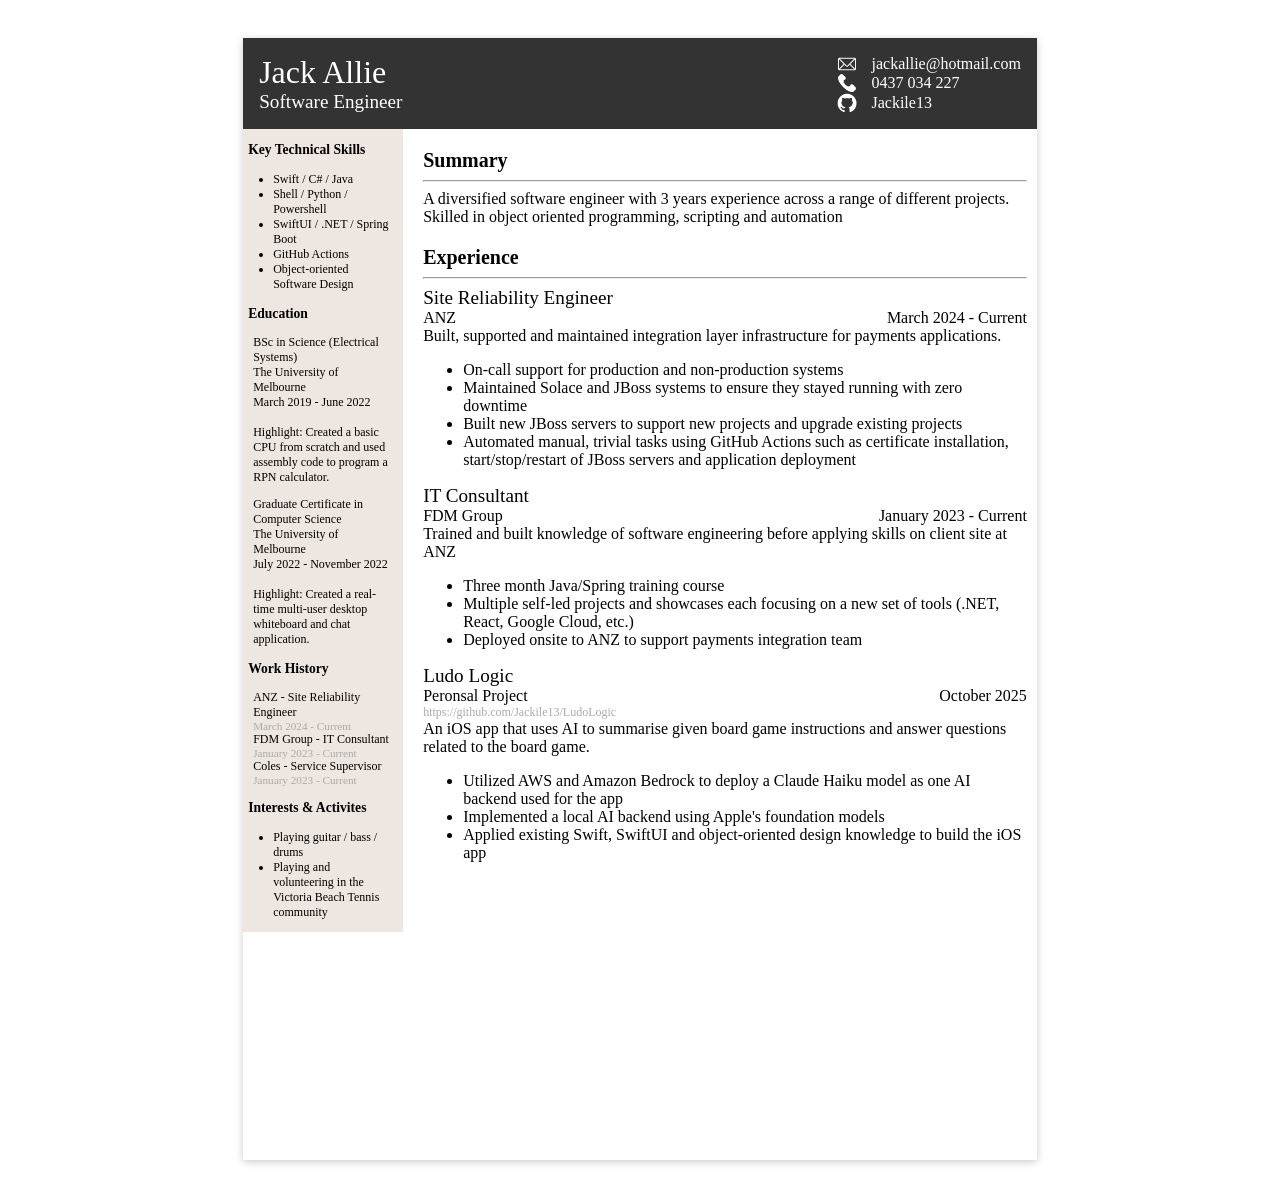
==== resume.html @ f8d2e9d8 "Init" ====
<!doctype html>
<html lang="en">

<head>
    <meta charset="UTF-8" />
    <meta name="viewport" content="width=device-width, initial-scale=1.0" />
    <title>Resume</title>
    <link rel="stylesheet" href="resume.css" />
</head>

<body class="font a4-page">
    <!-- HEADER -->
    <div class="header">
        <div>
            <div class="name">Jack Allie</div>
            <div class="job-title">Software Engineer</div>
        </div>
        <div class="contact">
            <div class="contact-line">
                <img src="resources/email.png" alt="" class="contact-icon">
                jackallie@hotmail.com
            </div>
            <div class="contact-line">
                <img src="resources/phone.png" alt="" class="contact-icon">
                0437 034 227
            </div>
            <div class="contact-line">
                <img src="resources/github.png" alt="" class="contact-icon" style="scale: 1.4;">
                Jackile13
            </div>
        </div>
    </div>

    <div class="main">
        <!-- SIDE BAR -->
        <div class="sidebar">
            <p class="sidebar-header">Key Technical Skills</p>
            <ul class="sidebar-list">
                <li>Swift / C# / Java</li>
                <li>Shell / Python / Powershell</li>
                <li>SwiftUI / .NET / Spring Boot</li>
                <li>GitHub Actions</li>
                <li>Object-oriented Software Design</li>
            </ul>

            <p class="sidebar-header">Education</p>
            <div class="sidebar-content">
                <p>
                <div style="font-weight: 500;">BSc in Science (Electrical Systems)</div>
                <div>The University of Melbourne</div>
                <div>March 2019 - June 2022</div>
                <br>
                <div><span style="font-weight: 500; ">Highlight:</span> Created a basic CPU from scratch and used
                    assembly code to program a RPN calculator.</div>
                </p>
                <p>
                <div style="font-weight: 500;">Graduate Certificate in Computer Science</div>
                <div>The University of Melbourne</div>
                <div>July 2022 - November 2022</div>
                <br>
                <div><span style="font-weight: 500; ">Highlight:</span> Created a real-time multi-user desktop
                    whiteboard and chat application.</div>
                </p>
            </div>

            <p class="sidebar-header">Work History</p>
            <div class="sidebar-content">
                <div>ANZ - Site Reliability Engineer</div>
                <div style="color: darkgray; font-size: 0.7rem;"> March 2024 - Current</div>
                <div>FDM Group - IT Consultant</div>
                <div style="color: darkgray; font-size: 0.7rem;"> January 2023 - Current</div>
                <div>Coles - Service Supervisor</div>
                <div style="color: darkgray; font-size: 0.7rem;"> January 2023 - Current</div>
            </div>


            <p class="sidebar-header">Interests & Activites</p>
            <ul class="sidebar-list">
                <li>Playing guitar / bass / drums</li>
                <li>Playing and volunteering in the Victoria Beach Tennis community</li>
            </ul>
        </div>

        <!-- DETAILS -->
        <div class="details">
            <div class="detail-header">Summary</div>
            <hr />
            <div class="detail-content">A diversified software engineer with 3 years experience across a range of
                different projects. Skilled in object oriented programming, scripting and automation</div>
            <div class="detail-header">Experience</div>
            <hr />
            <div class="detail-content">
                <div class="exp-title">Site Reliability Engineer</div>
                <div class="exp-subtitle">
                    <span>ANZ</span>
                    <span>March 2024 - Current</span>
                </div>
                <div>
                    Built, supported and maintained integration layer infrastructure for payments applications.
                    <ul>
                        <li>On-call support for production and non-production systems</li>
                        <li>Maintained Solace and JBoss systems to ensure they stayed running with zero downtime</li>
                        <li>Built new JBoss servers to support new projects and upgrade existing projects</li>
                        <li>Automated manual, trivial tasks using GitHub Actions such as certificate installation,
                            start/stop/restart of JBoss servers and application deployment</li>
                    </ul>
                </div>

                <div class="exp-title">IT Consultant</div>
                <div class="exp-subtitle">
                    <span>FDM Group</span>
                    <span>January 2023 - Current</span>
                </div>
                <div>
                    Trained and built knowledge of software engineering before applying skills on client site at ANZ
                    <ul>
                        <li>Three month Java/Spring training course</li>
                        <li>Multiple self-led projects and showcases each focusing on a new set of tools (.NET, React,
                            Google Cloud, etc.)</li>
                        <li>Deployed onsite to ANZ to support payments integration team</li>
                    </ul>
                </div>

                <div class="exp-title">Ludo Logic</div>
                <div class="exp-subtitle">
                    <span>Peronsal Project</span>
                    <span>October 2025</span>
                </div>
                <div style="font-size: 0.75rem; color: darkgray;">https://github.com/Jackile13/LudoLogic</div>
                <div>
                    An iOS app that uses AI to summarise given board game instructions and answer questions related to
                    the board game.
                    <ul>
                        <li>Utilized AWS and Amazon Bedrock to deploy a Claude Haiku model as one AI backend used for
                            the app</li>
                        <li>Implemented a local AI backend using Apple's foundation models</li>
                        <li>Applied existing Swift, SwiftUI and object-oriented design knowledge to build the iOS app
                        </li>
                    </ul>
                </div>
            </div>
        </div>
</body>

</html>
---- resume.css ----
@media screen {
    .a4-page {
        background: white;
        width: 210mm;
        height: 297mm;
        margin: 10mm auto;
        box-shadow: 0 2px 8px rgba(0, 0, 0, 0.2);
        box-sizing: border-box;
        padding: 0mm;
    }
}

@media print {
    .a4-page {
        background: white;
        width: 210mm;
        height: 297mm;
        margin: 0mm auto;
    }
}

.header {
    padding: 1rem;
    display: flex;
    background: #333;
    color: white;
    justify-content: space-between;
}

.name {
    font-size: 2rem;
}

.job-title {
    font-size: 1.2rem;
}

.contact {
    display: flex;
    flex-direction: column;
    justify-content: space-evenly;
}

.contact-line {
    display: flex;
    align-items: center;
    justify-content: flex-start;
}

.contact-icon {
    width: 18px;
    margin-right: 15px;
}

.main {
    display: flex;
}

.sidebar {
    background: #eee7e1;
    min-width: 150px;
    width: 30%;
    padding-right: 10px;
}

.font {
    font-family: 'Segoe UI', 'Tahoma', 'Geneva', 'Verdana', 'sans-serif';
}

.sidebar-header {
    font-weight: 600;
    font-size: 0.85rem;
    margin-left: 5px;
}

.sidebar-content {
    font-size: 0.75rem;
    margin-left: 10px;
}

.sidebar-list {
    font-size: 0.75rem;
    margin-left: -10px;
}

.details {
    background: white;
    margin: 20px 10px 20px 20px
}

.detail-header {
    font-weight: 600;
    font-size: 1.25rem;
}

.detail-content {
    margin-bottom: 20px;
}

.exp-title {
    font-weight: 500;
    font-size: 1.2rem;
}

.exp-subtitle {
    display: flex;
    justify-content: space-between;
}

html,
body {
    margin: 0;
    padding: 0;
}
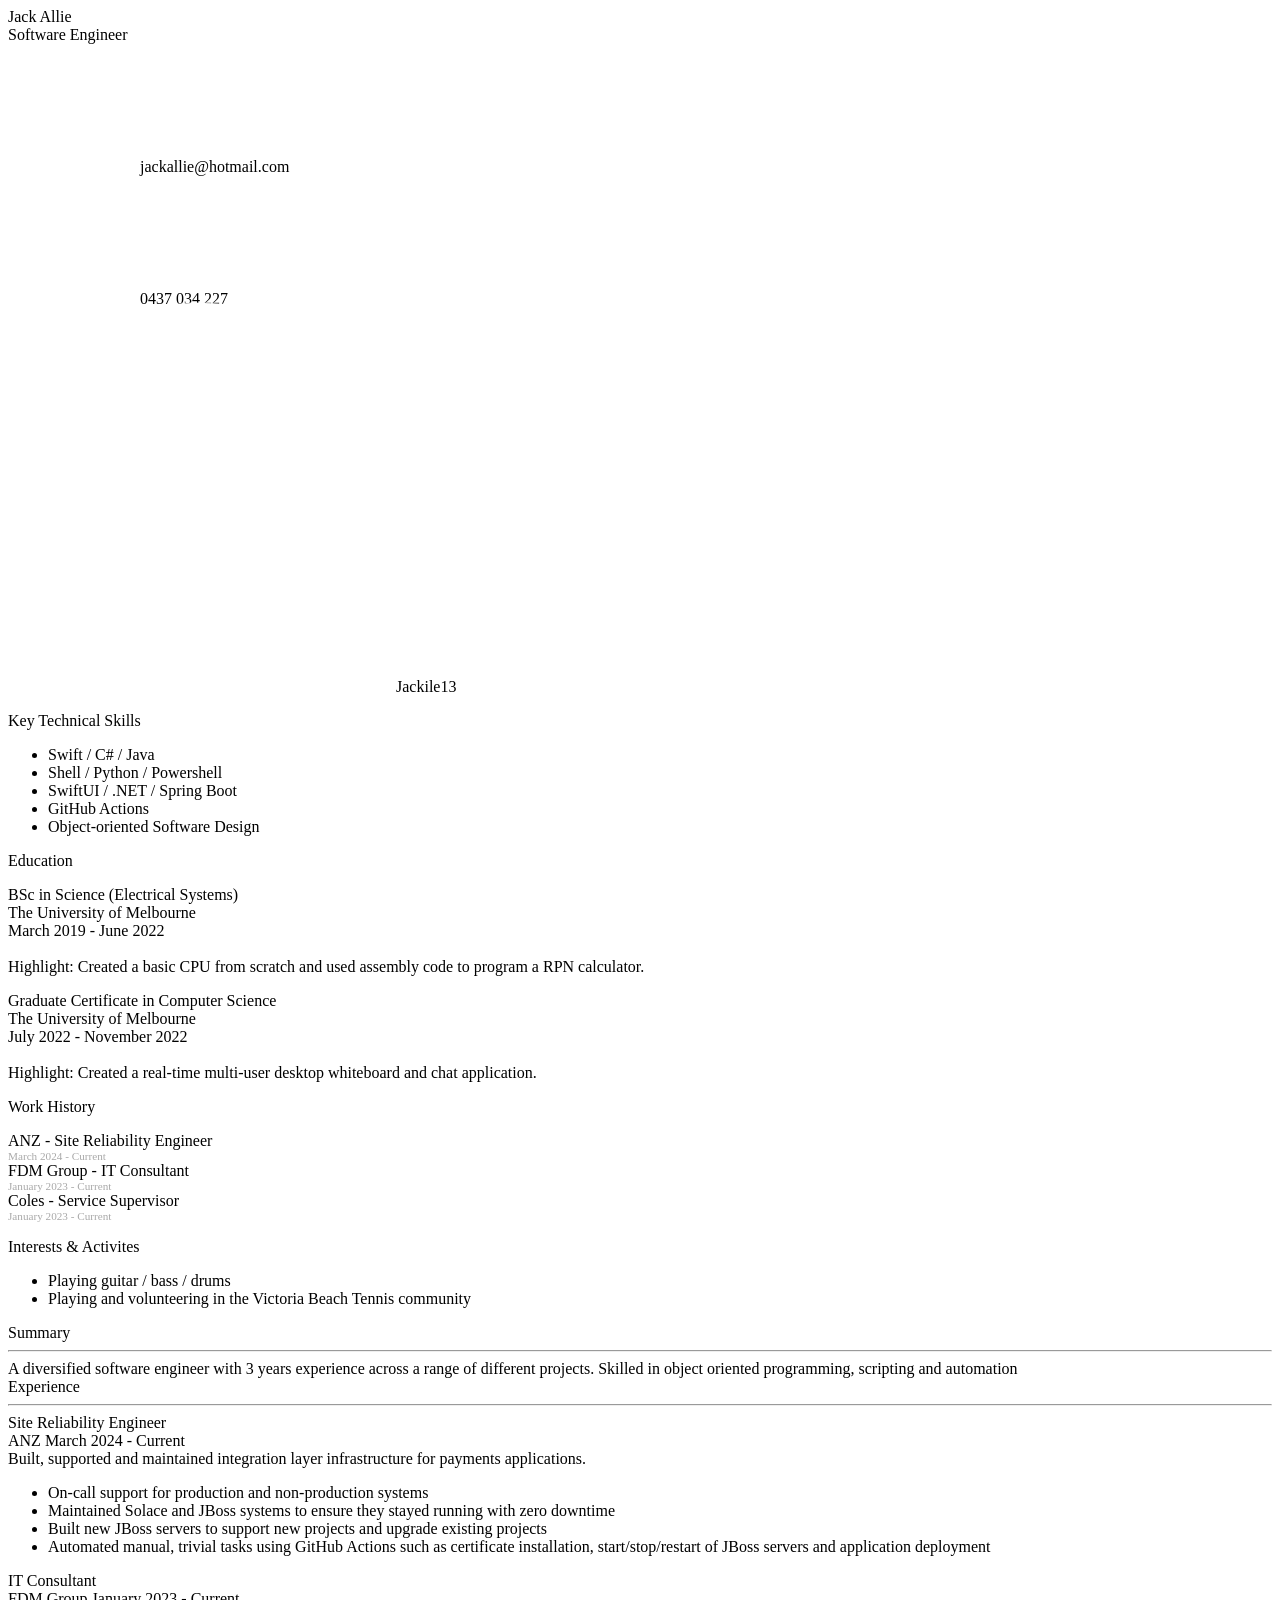
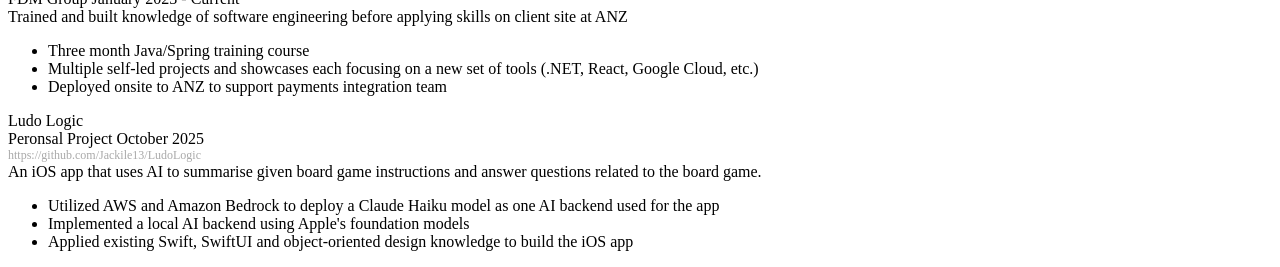
==== commit 0a44b8e0: "Changed css path in html ref" ====
--- a/resume.html
+++ b/resume.html
@@ -5,7 +5,7 @@
     <meta charset="UTF-8" />
     <meta name="viewport" content="width=device-width, initial-scale=1.0" />
     <title>Resume</title>
-    <link rel="stylesheet" href="resume.css" />
+    <link rel="stylesheet" href="Jackile13.github.io/resume.css" />
 </head>
 
 <body class="font a4-page">
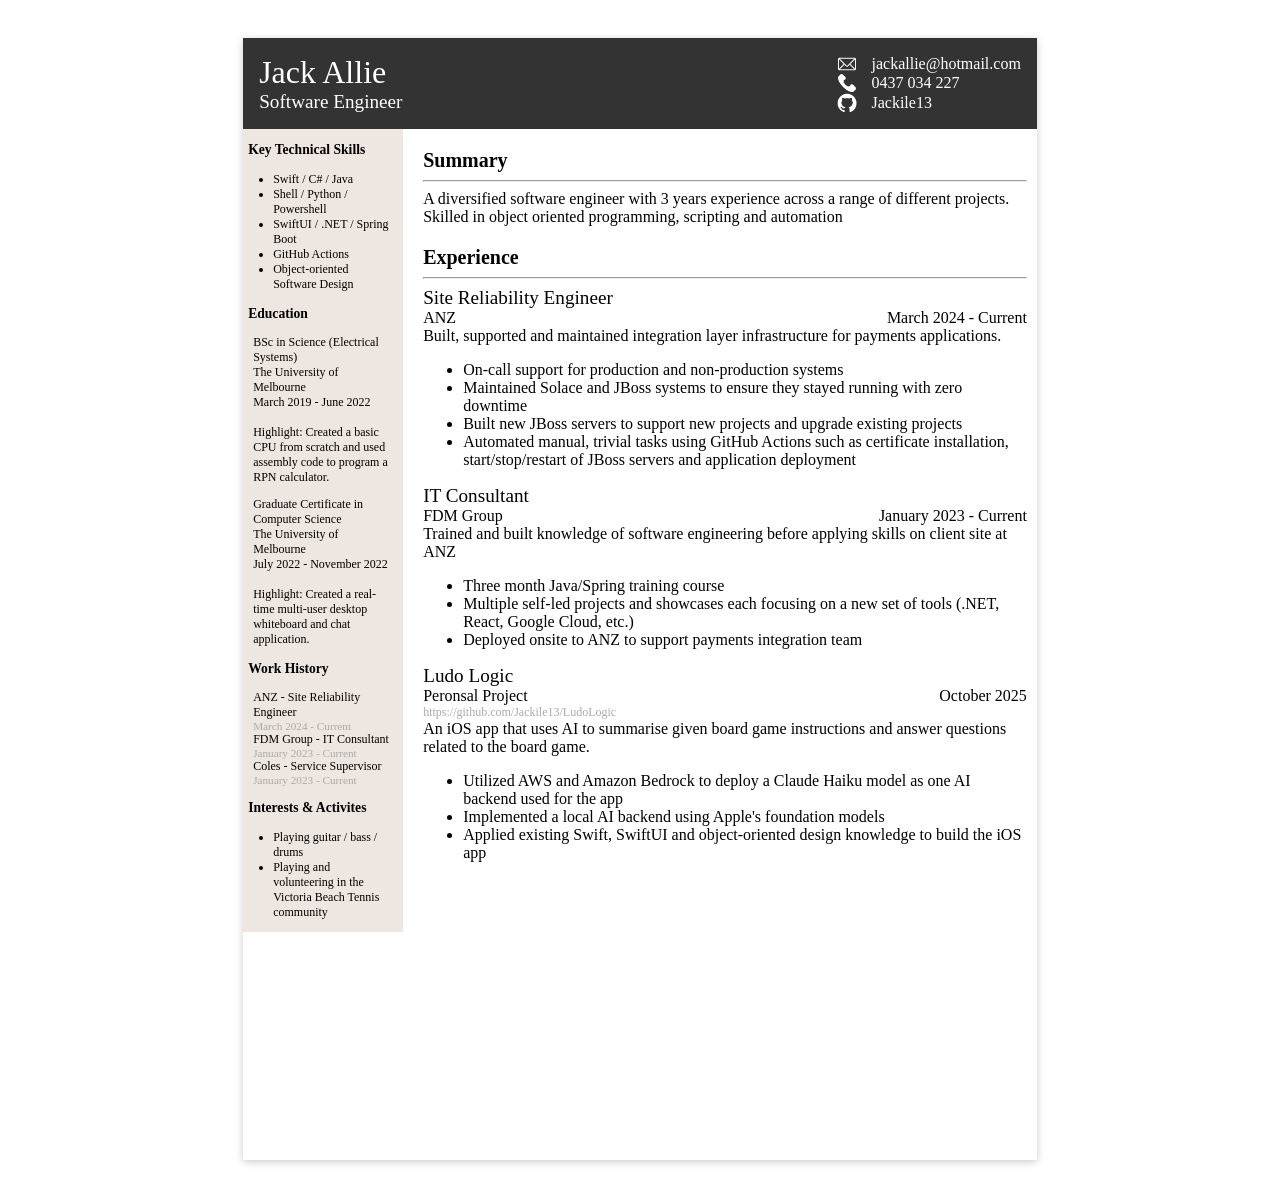
==== commit c033718f: "Conditionally replacing css filename in html. Copying resources folder too" ====
--- a/resume.html
+++ b/resume.html
@@ -5,7 +5,7 @@
     <meta charset="UTF-8" />
     <meta name="viewport" content="width=device-width, initial-scale=1.0" />
     <title>Resume</title>
-    <link rel="stylesheet" href="Jackile13.github.io/resume.css" />
+    <link rel="stylesheet" href="resume.css" />
 </head>
 
 <body class="font a4-page">
--- a/resume.css
+++ b/resume.css
@@ -0,0 +1,114 @@
+@media screen {
+    .a4-page {
+        background: white;
+        width: 210mm;
+        height: 297mm;
+        margin: 10mm auto;
+        box-shadow: 0 2px 8px rgba(0, 0, 0, 0.2);
+        box-sizing: border-box;
+        padding: 0mm;
+    }
+}
+
+@media print {
+    .a4-page {
+        background: white;
+        width: 210mm;
+        height: 297mm;
+        margin: 0mm auto;
+    }
+}
+
+.header {
+    padding: 1rem;
+    display: flex;
+    background: #333;
+    color: white;
+    justify-content: space-between;
+}
+
+.name {
+    font-size: 2rem;
+}
+
+.job-title {
+    font-size: 1.2rem;
+}
+
+.contact {
+    display: flex;
+    flex-direction: column;
+    justify-content: space-evenly;
+}
+
+.contact-line {
+    display: flex;
+    align-items: center;
+    justify-content: flex-start;
+}
+
+.contact-icon {
+    width: 18px;
+    margin-right: 15px;
+}
+
+.main {
+    display: flex;
+}
+
+.sidebar {
+    background: #eee7e1;
+    min-width: 150px;
+    width: 30%;
+    padding-right: 10px;
+}
+
+.font {
+    font-family: 'Segoe UI', 'Tahoma', 'Geneva', 'Verdana', 'sans-serif';
+}
+
+.sidebar-header {
+    font-weight: 600;
+    font-size: 0.85rem;
+    margin-left: 5px;
+}
+
+.sidebar-content {
+    font-size: 0.75rem;
+    margin-left: 10px;
+}
+
+.sidebar-list {
+    font-size: 0.75rem;
+    margin-left: -10px;
+}
+
+.details {
+    background: white;
+    margin: 20px 10px 20px 20px
+}
+
+.detail-header {
+    font-weight: 600;
+    font-size: 1.25rem;
+}
+
+.detail-content {
+    margin-bottom: 20px;
+}
+
+.exp-title {
+    font-weight: 500;
+    font-size: 1.2rem;
+}
+
+.exp-subtitle {
+    display: flex;
+    justify-content: space-between;
+}
+
+html,
+body {
+    margin: 0;
+    padding: 0;
+}
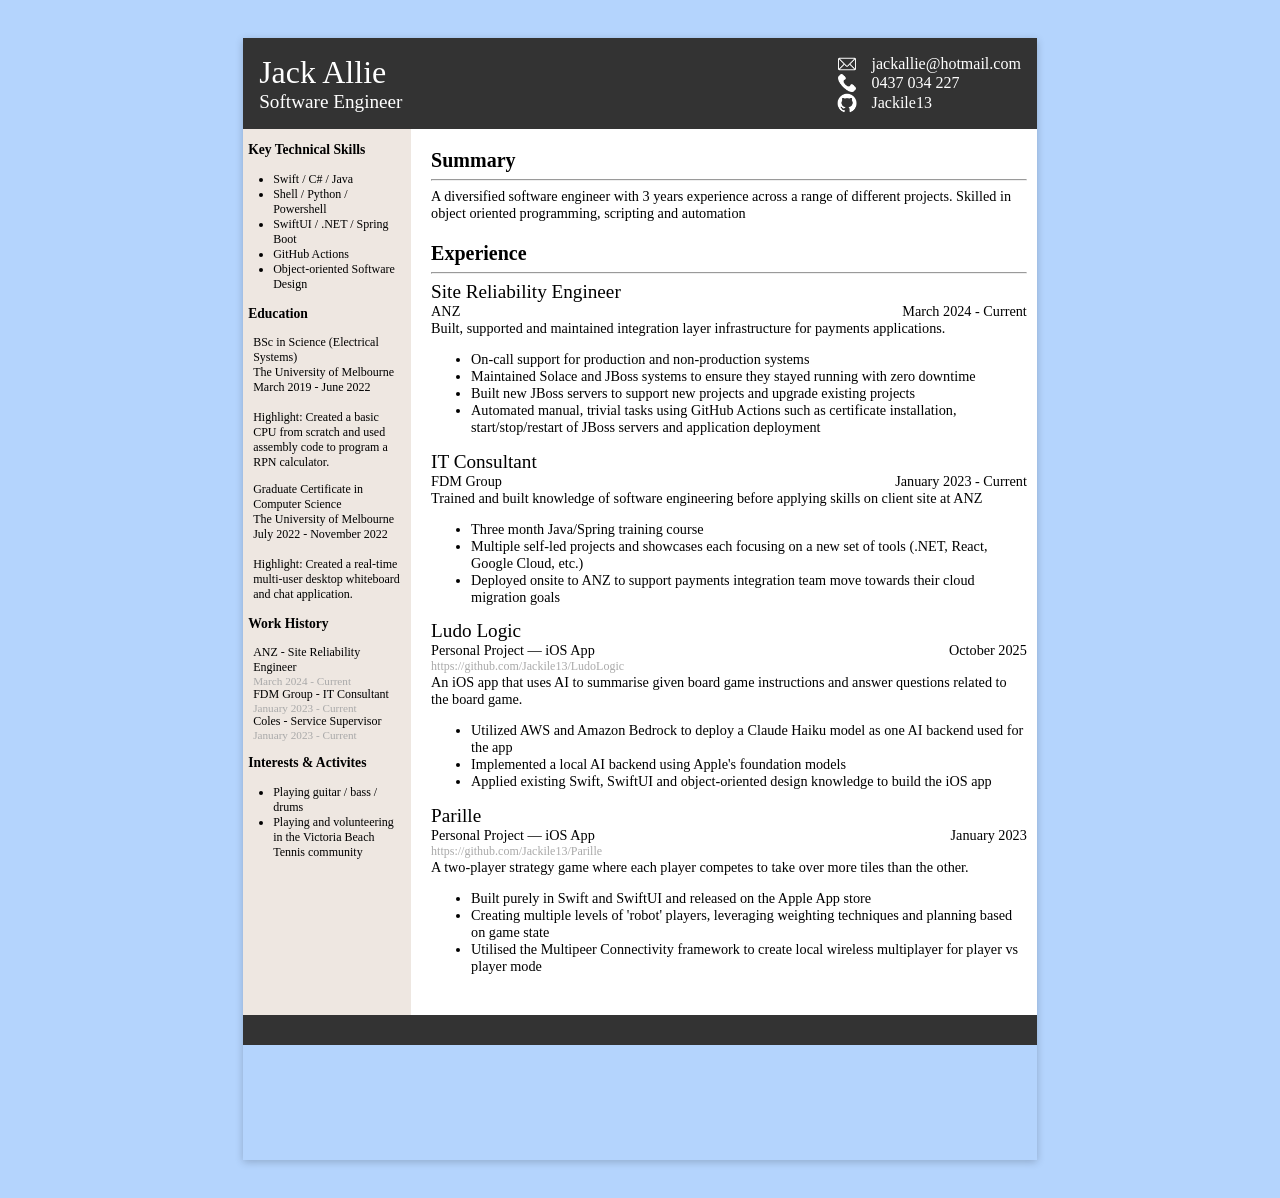
==== commit be99bc49: "Added new experience and footer section. Added blue background for webpage only" ====
--- a/resume.html
+++ b/resume.html
@@ -117,13 +117,14 @@
                         <li>Three month Java/Spring training course</li>
                         <li>Multiple self-led projects and showcases each focusing on a new set of tools (.NET, React,
                             Google Cloud, etc.)</li>
-                        <li>Deployed onsite to ANZ to support payments integration team</li>
+                        <li>Deployed onsite to ANZ to support payments integration team move towards their cloud
+                            migration goals</li>
                     </ul>
                 </div>
 
                 <div class="exp-title">Ludo Logic</div>
                 <div class="exp-subtitle">
-                    <span>Peronsal Project</span>
+                    <span>Personal Project — iOS App</span>
                     <span>October 2025</span>
                 </div>
                 <div style="font-size: 0.75rem; color: darkgray;">https://github.com/Jackile13/LudoLogic</div>
@@ -138,8 +139,28 @@
                         </li>
                     </ul>
                 </div>
+
+                <div class="exp-title">Parille</div>
+                <div class="exp-subtitle">
+                    <span>Personal Project — iOS App</span>
+                    <span>January 2023</span>
+                </div>
+                <div style="font-size: 0.75rem; color: darkgray;">https://github.com/Jackile13/Parille</div>
+                <div>
+                    A two-player strategy game where each player competes to take over more tiles than the other.
+                    <ul>
+                        <li>Built purely in Swift and SwiftUI and released on the Apple App store</li>
+                        <li>Creating multiple levels of 'robot' players, leveraging weighting techniques and planning
+                            based on game state</li>
+                        <li>Utilised the Multipeer Connectivity framework to create local wireless multiplayer for
+                            player vs player mode</li>
+                    </ul>
+                </div>
             </div>
         </div>
+    </div>
+    <div class="footer">
+    </div>
 </body>
 
 </html>
--- a/resume.css
+++ b/resume.css
@@ -1,6 +1,6 @@
 @media screen {
     .a4-page {
-        background: white;
+        background: #b4d4fd;
         width: 210mm;
         height: 297mm;
         margin: 10mm auto;
@@ -25,6 +25,11 @@
     background: #333;
     color: white;
     justify-content: space-between;
+}
+
+.footer {
+    height: 30px;
+    background-color: #333;
 }
 
 .name {
@@ -54,6 +59,7 @@
 
 .main {
     display: flex;
+    background-color: white;
 }
 
 .sidebar {
@@ -85,7 +91,8 @@
 
 .details {
     background: white;
-    margin: 20px 10px 20px 20px
+    margin: 20px 10px 20px 20px;
+    font-size: 0.89rem;
 }
 
 .detail-header {
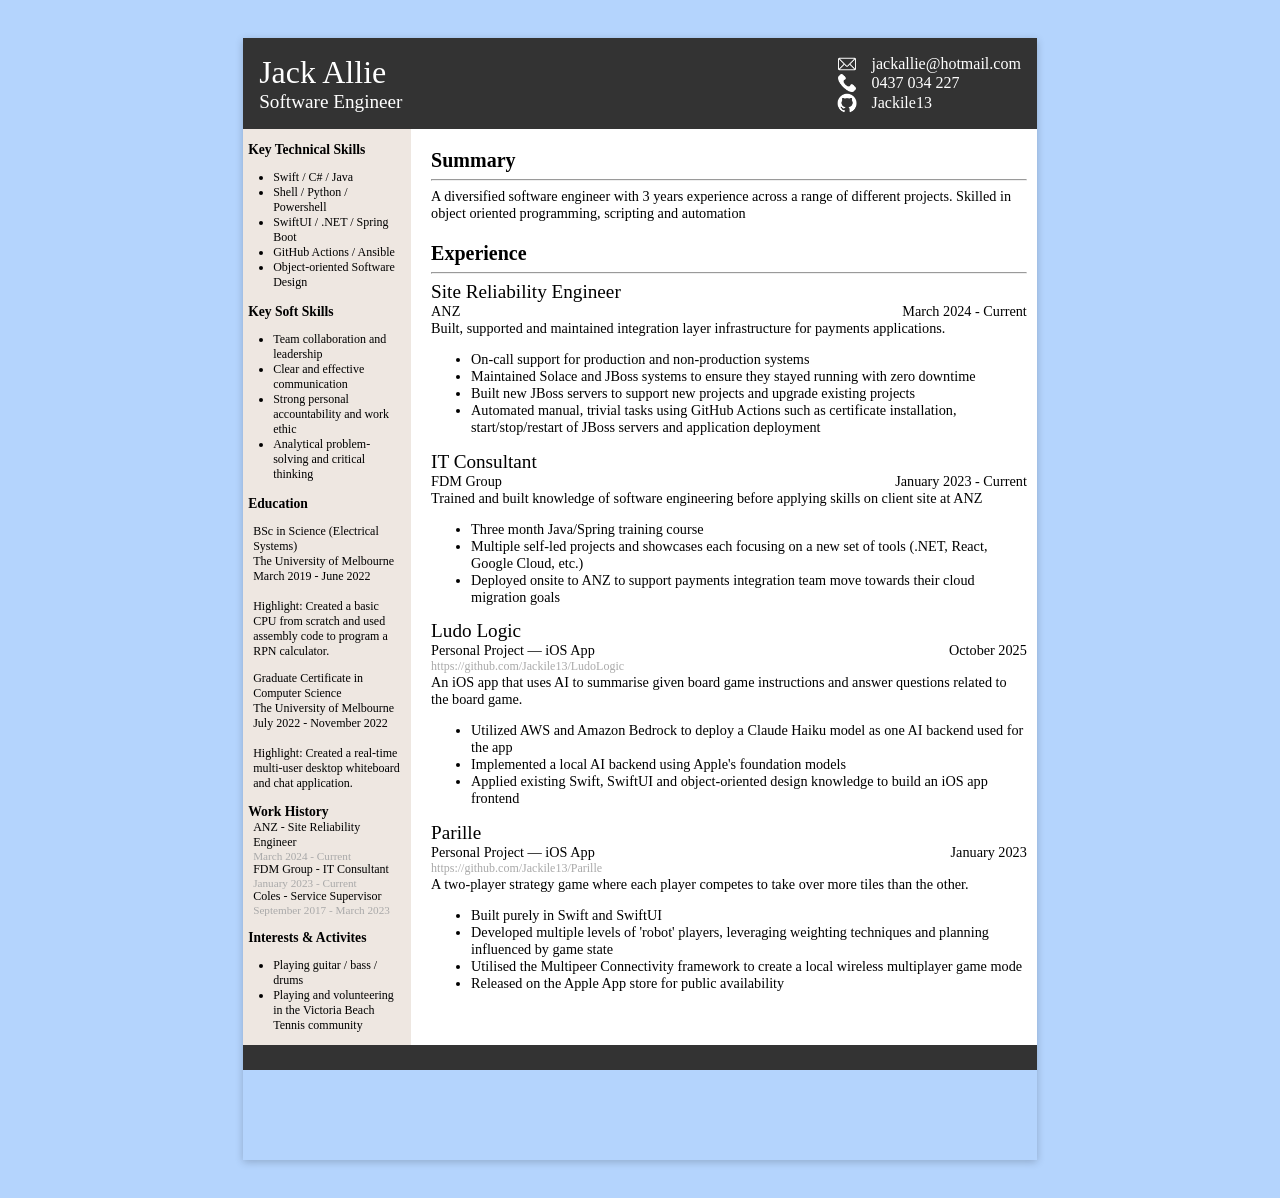
==== commit 5cea4cfd: "Added soft skills" ====
--- a/resume.html
+++ b/resume.html
@@ -39,8 +39,16 @@
                 <li>Swift / C# / Java</li>
                 <li>Shell / Python / Powershell</li>
                 <li>SwiftUI / .NET / Spring Boot</li>
-                <li>GitHub Actions</li>
+                <li>GitHub Actions / Ansible</li>
                 <li>Object-oriented Software Design</li>
+            </ul>
+
+            <p class="sidebar-header">Key Soft Skills</p>
+            <ul class="sidebar-list">
+                <li>Team collaboration and leadership</li>
+                <li>Clear and effective communication</li>
+                <li>Strong personal accountability and work ethic</li>
+                <li>Analytical problem-solving and critical thinking</li>
             </ul>
 
             <p class="sidebar-header">Education</p>
@@ -70,7 +78,7 @@
                 <div>FDM Group - IT Consultant</div>
                 <div style="color: darkgray; font-size: 0.7rem;"> January 2023 - Current</div>
                 <div>Coles - Service Supervisor</div>
-                <div style="color: darkgray; font-size: 0.7rem;"> January 2023 - Current</div>
+                <div style="color: darkgray; font-size: 0.7rem;"> September 2017 - March 2023</div>
             </div>
 
 
@@ -135,7 +143,7 @@
                         <li>Utilized AWS and Amazon Bedrock to deploy a Claude Haiku model as one AI backend used for
                             the app</li>
                         <li>Implemented a local AI backend using Apple's foundation models</li>
-                        <li>Applied existing Swift, SwiftUI and object-oriented design knowledge to build the iOS app
+                        <li>Applied existing Swift, SwiftUI and object-oriented design knowledge to build an iOS app frontend
                         </li>
                     </ul>
                 </div>
@@ -149,11 +157,11 @@
                 <div>
                     A two-player strategy game where each player competes to take over more tiles than the other.
                     <ul>
-                        <li>Built purely in Swift and SwiftUI and released on the Apple App store</li>
-                        <li>Creating multiple levels of 'robot' players, leveraging weighting techniques and planning
-                            based on game state</li>
-                        <li>Utilised the Multipeer Connectivity framework to create local wireless multiplayer for
-                            player vs player mode</li>
+                        <li>Built purely in Swift and SwiftUI</li>
+                        <li>Developed multiple levels of 'robot' players, leveraging weighting techniques and planning
+                            influenced by game state</li>
+                        <li>Utilised the Multipeer Connectivity framework to create a local wireless multiplayer game mode</li>
+                        <li>Released on the Apple App store for public availability</li>
                     </ul>
                 </div>
             </div>
--- a/resume.css
+++ b/resume.css
@@ -28,7 +28,7 @@
 }
 
 .footer {
-    height: 30px;
+    height: 25px;
     background-color: #333;
 }
 
@@ -77,6 +77,7 @@
     font-weight: 600;
     font-size: 0.85rem;
     margin-left: 5px;
+    margin-bottom: 0px;
 }
 
 .sidebar-content {
